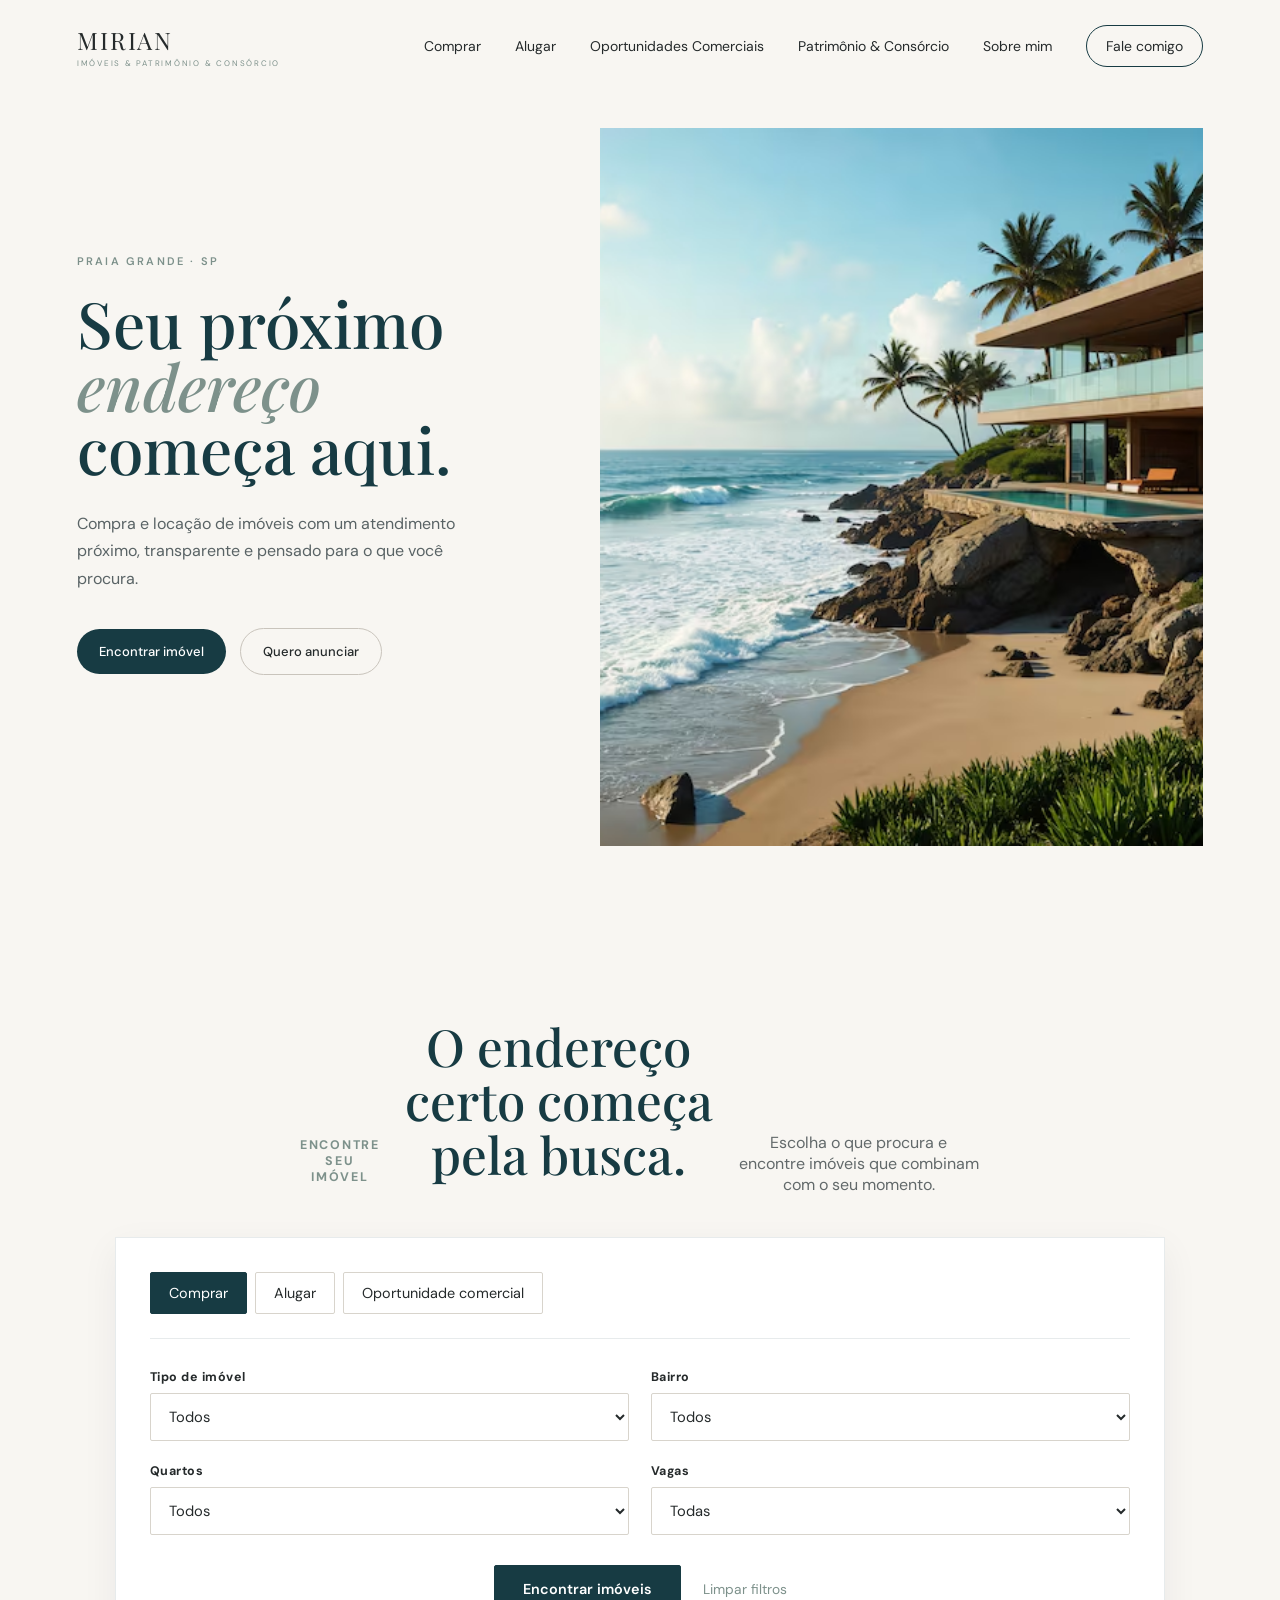
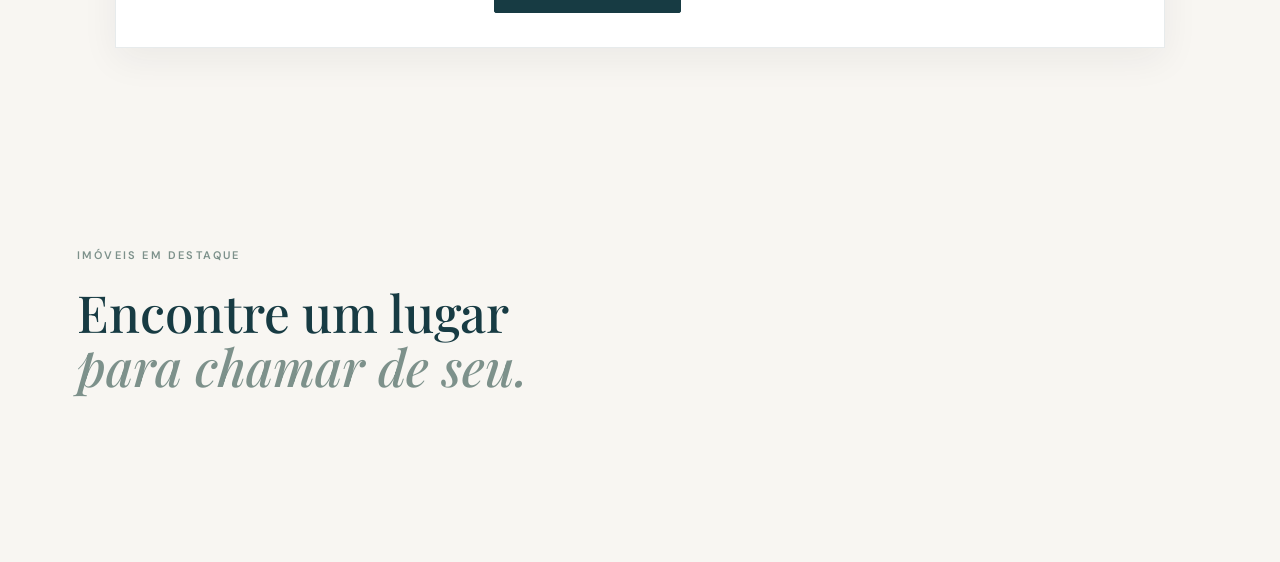
==== pages/index.html @ e546f436 "Update index.html" ====
<!DOCTYPE html>
<html lang="pt-BR">

    <head>
        <meta charset="UTF-8">
        <meta name="viewport" content="width=device-width, initial-scale=1.0">

        <title>Mirian de Oliveira | Imóveis & Patrimônio & Consórcio</title>

        <link rel="preconnect" href="https://fonts.googleapis.com">
        <link rel="preconnect" href="https://fonts.gstatic.com" crossorigin>

        <link href="https://fonts.googleapis.com/css2?family=DM+Sans:wght@400;500;600&family=Playfair+Display:wght@500;600&display=swap" rel="stylesheet">
        <link rel="stylesheet" href="../css/style.css">
    </head>

    <body>
        <!-- ========================= HEADER ========================== -->
        <header class="header">
            <a href="#" class="brand">
                <span class="brand-name">
                    MIRIAN
                </span>

                <span class="brand-subtitle">
                    IMÓVEIS & PATRIMÔNIO & CONSÓRCIO
                </span>
            </a>

            <nav class="navigation">
                <a href="comprar.html">
                    Comprar
                </a>

                <a href="alugar">
                    Alugar
                </a>

                <a href="oportunidades.html">
                    Oportunidades Comerciais
                </a>

                <a href="consorcio.html">
                    Patrimônio & Consórcio
                </a>

                <a href="sobre.html">
                    Sobre mim
                </a>

                <a
                    href="https://wa.me/5513997359900"
                    class="contact-link"
                    target="_blank"
                >
                    Fale comigo
                </a>
            </nav>

            <button class="menu-button" id="menuButton" aria-label="Abrir menu">
                ☰
            </button>

        </header>

        <!-- ========================= MENU MOBILE ========================== -->

        <div class="mobile-menu" id="mobileMenu">

            <a href="comprar.html">
                Comprar
            </a>

            <a href="alugar.html">
                Alugar
            </a>

            <a href="oportunidades.html">
                Oportunidades Comerciais
            </a>

            <a href="consorcio.html">
                Patrimônio & Consórcio
            </a>

            <a href="sobre.html">
                Sobre mim
            </a>

            <a
                href="https://wa.me/5513997359900"
                target="_blank"
                class="mobile-contact"
            >
                Fale comigo
            </a>
        </div>

        <main>

            <!-- ========================= HERO ========================== -->

            <section class="hero">
                <div class="hero-content">
                    <p class="eyebrow">
                        PRAIA GRANDE · SP
                    </p>

                    <h1>
                        Seu próximo<br>
                        <em>endereço</em><br>
                        começa aqui.
                    </h1>

                    <p class="hero-description">
                        Compra e locação de imóveis com um atendimento
                        próximo, transparente e pensado para o que você procura.
                    </p>

                    <div class="hero-actions">

                        <a
                            href="#busca-imovel"
                            class="button button-primary"
                        >
                            Encontrar imóvel
                        </a>

                        <a
                            href="https://wa.me/5513997359900"
                            class="button button-secondary"
                            target="_blank"
                        >
                            Quero anunciar
                        </a>

                    </div>
                </div>

                <div class="hero-image">
                    <img
                        src="../assets/images/imovel-hero.jpg"
                        alt="Imóvel em destaque"
                    >
                </div>
            </section>

            <section class="property-search" id="busca-imovel">
                <div class="section-heading">
                    <p class="section-eyebrow">Encontre seu imóvel</p>
                    <h2>O endereço certo começa pela busca.</h2>
                    <p>
                        Escolha o que procura e encontre imóveis que combinam com o seu momento.
                    </p>
                </div>
            
                <div class="search-box">
            
                    <div class="search-business">
                        <button type="button" class="search-business-option active" data-negocio="Venda">
                            Comprar
                        </button>
            
                        <button type="button" class="search-business-option" data-negocio="Locação">
                            Alugar
                        </button>
            
                        <button type="button" class="search-business-option" data-negocio="Oportunidade Comercial">
                            Oportunidade comercial
                        </button>
                    </div>
            
                    <div class="search-fields">
            
                        <div class="search-field">
                            <label for="filtroTipo">Tipo de imóvel</label>
                            <select id="filtroTipo">
                                <option value="">Todos</option>
                            </select>
                        </div>
            
                        <div class="search-field">
                            <label for="filtroBairro">Bairro</label>
                            <select id="filtroBairro">
                                <option value="">Todos</option>
                            </select>
                        </div>
            
                        <div class="search-field" id="campoQuartos">
                            <label for="filtroQuartos">Quartos</label>
                            <select id="filtroQuartos">
                                <option value="">Todos</option>
                                <option value="1">1 quarto</option>
                                <option value="2">2 quartos</option>
                                <option value="3">3 quartos</option>
                                <option value="4">4 quartos</option>
                                <option value="5">5+ quartos</option>
                            </select>
                        </div>
            
                        <div class="search-field" id="campoArea">
                            <label for="filtroArea">Área mínima</label>
                            <select id="filtroArea">
                                <option value="">Qualquer área</option>
                                <option value="50">50 m²</option>
                                <option value="80">80 m²</option>
                                <option value="100">100 m²</option>
                                <option value="150">150 m²</option>
                                <option value="200">200 m²</option>
                            </select>
                        </div>
            
                        <div class="search-field" id="campoVagas">
                            <label for="filtroVagas">Vagas</label>
                            <select id="filtroVagas">
                                <option value="">Todas</option>
                                <option value="1">1+ vaga</option>
                                <option value="2">2+ vagas</option>
                                <option value="3">3+ vagas</option>
                            </select>
                        </div>
            
                    </div>
            
                    <div class="search-actions">
                        <button type="button" class="search-button" id="buscarImoveis">
                            Encontrar imóveis
                        </button>
            
                        <button type="button" class="search-clear" id="limparBusca">
                            Limpar filtros
                        </button>
                    </div>
            
                </div>
            
                <div class="search-results" id="searchResults" hidden>
                    <div class="search-results-heading">
                        <h3 id="searchResultsTitle">Imóveis encontrados</h3>
                    </div>
            
                    <div class="property-grid" id="searchPropertyGrid"></div>
                </div>
            </section>

            <!-- ========================= IMÓVEIS EM DESTAQUE ========================== -->

            <section
                class="featured-properties"
                id="imoveis"
            >

                <div class="section-heading">

                    <div>
                        <p class="eyebrow">
                            IMÓVEIS EM DESTAQUE
                        </p>

                        <h2>
                            Encontre um lugar<br>
                            <em>
                                para chamar de seu.
                            </em>
                        </h2>
                    </div>
                </div>

                <!-- Os imóveis serão criados automaticamente a partir dos dados da planilha. -->

                <div
                    class="property-grid"
                    id="propertyGrid"
                >
                </div>
            </section>
        </main>

        <!-- ========================= MENU MOBILE ========================== -->

        <script src="../js/script.js"></script>
    </body>
</html>
---- css/style.css ----
:root {
    --petrol: #173B43;
    --sand: #E8DFD2;
    --cream: #F8F6F2;
    --sage: #7D918B;
    --charcoal: #252A2B;
    --white: #FFFFFF;
}

* {
    margin: 0;
    padding: 0;
    box-sizing: border-box;
}

body {
    background: var(--cream);
    color: var(--charcoal);
    font-family: "DM Sans", sans-serif;
}

a {
    color: inherit;
    text-decoration: none;
}


/* ========================= HEADER ========================= */

.header {
    height: 92px;
    padding: 0 6vw;

    display: flex;
    align-items: center;
    justify-content: space-between;

    background: var(--cream);
}

.brand {
    display: flex;
    flex-direction: column;
    gap: 2px;
}

.brand-name {
    font-family: "Playfair Display", serif;
    font-size: 24px;
    letter-spacing: 0.08em;
}

.brand-subtitle {
    font-size: 8px;
    letter-spacing: 0.22em;
    color: var(--sage);
}

.navigation {
    display: flex;
    align-items: center;
    gap: 34px;

    font-size: 14px;
}

.navigation a {
    transition: opacity 0.2s ease;
}

.navigation a:hover {
    opacity: 0.55;
}

.contact-link {
    padding: 11px 19px;
    border: 1px solid var(--petrol);
    border-radius: 30px;
}

.menu-button {
    display: none;
    border: 0;
    background: none;
    font-size: 24px;
}


/* ========================= HERO ========================= */

.hero {
    min-height: calc(100vh - 92px);

    display: grid;
    grid-template-columns: 0.85fr 1.15fr;

    padding: 4vh 6vw 6vh;
    gap: 6vw;
}

.hero-content {
    display: flex;
    flex-direction: column;
    justify-content: center;

    padding-bottom: 5vh;
}

.eyebrow {
    margin-bottom: 24px;

    font-size: 11px;
    font-weight: 600;
    letter-spacing: 0.2em;

    color: var(--sage);
}

h1 {
    font-family: "Playfair Display", serif;

    font-size: clamp(48px, 5vw, 76px);
    line-height: 0.98;
    font-weight: 500;

    color: var(--petrol);
}

h1 em {
    font-style: italic;
    color: var(--sage);
}

.hero-description {
    max-width: 430px;

    margin-top: 30px;

    font-size: 16px;
    line-height: 1.7;

    color: #596365;
}

.hero-actions {
    display: flex;
    align-items: center;
    gap: 14px;

    margin-top: 36px;
}

.button {
    padding: 14px 22px;

    border-radius: 30px;

    font-size: 13px;
    font-weight: 500;

    transition: all 0.2s ease;
}

.button-primary {
    background: var(--petrol);
    color: var(--white);
}

.button-primary:hover {
    transform: translateY(-2px);
}

.button-secondary {
    border: 1px solid #C9C4BC;
}

.button-secondary:hover {
    border-color: var(--petrol);
}


/* ========================= IMAGEM ========================= */

.hero-image {
    position: relative;

    min-height: 650px;

    overflow: hidden;
}

.hero-image img {
    width: 100%;
    height: 100%;

    object-fit: cover;

    display: block;
}

.image-caption {
    position: absolute;

    left: 24px;
    right: 24px;
    bottom: 24px;

    padding: 17px 20px;

    display: flex;
    justify-content: space-between;
    align-items: center;

    background: rgba(248, 246, 242, 0.94);

    font-size: 12px;
}

.image-caption span {
    color: #596365;
}

.image-caption strong {
    color: var(--petrol);
    font-weight: 500;
}

/* ========================= IMÓVEIS EM DESTAQUE ========================= */

.featured-properties {
    padding: 110px 6vw 120px;
    background: var(--cream);
}

.section-heading {
    display: flex;
    justify-content: space-between;
    align-items: flex-end;
    margin-bottom: 48px;
}

.section-heading h2 {
    margin-top: 10px;

    font-family: "Playfair Display", serif;
    font-size: clamp(38px, 4vw, 58px);
    line-height: 1.05;
    font-weight: 500;

    color: var(--petrol);
}

.section-heading h2 em {
    font-style: italic;
    color: var(--sage);
}

.view-all {
    padding-bottom: 7px;

    border-bottom: 1px solid var(--petrol);

    font-size: 13px;
    color: var(--petrol);
}

/* GRID */

.property-grid {
    display: grid;
    grid-template-columns: repeat(3, 1fr);
    gap: 24px;
}

/* CARD */

.property-card {
    background: var(--white);

    overflow: hidden;

    transition:
        transform 0.25s ease,
        box-shadow 0.25s ease;
}

.property-card:hover {
    transform: translateY(-4px);

    box-shadow: 0 15px 35px rgba(23, 59, 67, 0.08);
}

/* FOTO */

.property-image {
    position: relative;
    aspect-ratio: 4 / 3;
    overflow: hidden;
}

.property-image img {
    width: 100%;
    height: 100%;
    object-fit: cover;
    display: block;
    transition: transform 0.5s ease;
}

/* Setas do carrossel */
.property-gallery-button {
    position: absolute;
    top: 50%;
    transform: translateY(-50%);
    width: 36px;
    height: 36px;
    border: 0;
    border-radius: 50%;
    background: rgba(255, 255, 255, 0.9);
    color: var(--petrol);
    font-size: 22px;
    line-height: 1;
    cursor: pointer;
    display: flex;
    align-items: center;
    justify-content: center;
    z-index: 3;
    opacity: 0;
    transition: opacity 0.2s ease, background 0.2s ease;
}

.property-image:hover .property-gallery-button {
    opacity: 1;
}

.property-gallery-button:hover {
    background: var(--white);
}

.property-gallery-prev {
    left: 14px;
}

.property-gallery-next {
    right: 14px;
}

/* Indicadores */
.property-gallery-dots {
    position: absolute;
    bottom: 14px;
    left: 50%;
    transform: translateX(-50%);
    display: flex;
    gap: 6px;
    z-index: 3;
}

.property-gallery-dot {
    width: 6px;
    height: 6px;
    border-radius: 50%;
    background: rgba(255, 255, 255, 0.55);
    transition: all 0.2s ease;
}

.property-gallery-dot.active {
    width: 18px;
    border-radius: 10px;
    background: var(--white);
}

.property-card:hover .property-image img {
    transform: scale(1.04);
}

/* TAG */

.property-tag {
    position: absolute;
    top: 16px;
    left: 16px;
    padding: 7px 12px;
    background: var(--petrol);
    color: var(--white);
    font-size: 9px;
    font-weight: 600;
    letter-spacing: 0.15em;
}

.property-tag-rent {
    background: #5F7880;
}

.property-tag-commercial {
    background: #315B67;
}

/* INFORMAÇÕES */

.property-info {
    padding: 23px 24px 24px;
}

.property-type {
    font-size: 9px;
    font-weight: 600;
    letter-spacing: 0.14em;

    color: var(--sage);
}

.property-info h3 {
    margin-top: 9px;

    font-family: "Playfair Display", serif;
    font-size: 24px;
    line-height: 1.15;
    font-weight: 500;

    color: var(--petrol);
}

.property-details {
    margin-top: 12px;

    font-size: 13px;
    color: #687174;
}

.property-footer {
    display: flex;
    justify-content: space-between;
    align-items: center;

    margin-top: 24px;
    padding-top: 17px;

    border-top: 1px solid #E5E1DB;
}

.property-footer strong {
    font-size: 16px;
    font-weight: 600;

    color: var(--petrol);
}

.property-footer a {
    font-size: 11px;
    color: var(--petrol);
}

.mobile-menu {
    display: none;
}

/* =========================================== BUSCA DE IMÓVEIS ================================================= */

.property-search {
    padding: 110px 0 90px;
    background: var(--cream);
}

.property-search .section-heading {
    max-width: 680px;
    margin: 0 auto 42px;
    text-align: center;
}

.property-search .section-eyebrow {
    margin-bottom: 10px;
    color: var(--sage);
    font-size: 0.78rem;
    font-weight: 700;
    letter-spacing: 0.14em;
    text-transform: uppercase;
}

.property-search .section-heading h2 {
    margin-bottom: 14px;
}

.property-search .section-heading p:last-child {
    margin: 0;
    color: #62696A;
}

/* Caixa principal */

.search-box {
    max-width: 1050px;
    margin: 0 auto;
    padding: 34px;
    background: var(--white);
    border: 1px solid rgba(23, 59, 67, 0.10);
    box-shadow: 0 12px 35px rgba(37, 42, 43, 0.06);
}

/* Tipo de negócio */

.search-business {
    display: flex;
    gap: 8px;
    margin-bottom: 30px;
    padding-bottom: 24px;
    border-bottom: 1px solid rgba(23, 59, 67, 0.10);
}

.search-business-option {
    padding: 11px 18px;
    border: 1px solid #D8D4CC;
    border-radius: 2px;
    background: transparent;
    color: var(--charcoal);
    font-family: inherit;
    font-size: 0.9rem;
    cursor: pointer;
    transition:
        background-color 0.2s ease,
        border-color 0.2s ease,
        color 0.2s ease;
}

.search-business-option:hover {
    border-color: var(--petrol);
}

.search-business-option.active {
    border-color: var(--petrol);
    background: var(--petrol);
    color: var(--white);
}

/* Campos */

.search-fields {
    display: grid;
    grid-template-columns: repeat(2, 1fr);
    gap: 22px;
}

.search-field {
    display: flex;
    flex-direction: column;
    gap: 8px;
}

.search-field label {
    color: var(--charcoal);
    font-size: 0.78rem;
    font-weight: 700;
    letter-spacing: 0.04em;
}

.search-field select {
    width: 100%;
    min-height: 48px;
    padding: 0 14px;
    border: 1px solid #D8D4CC;
    border-radius: 2px;
    background-color: var(--white);
    color: var(--charcoal);
    font-family: inherit;
    font-size: 0.92rem;
    cursor: pointer;
    outline: none;
    transition: border-color 0.2s ease;
}

.search-field select:focus {
    border-color: var(--petrol);
}

/* Ações */

.search-actions {
    display: flex;
    align-items: center;
    justify-content: center;
    gap: 22px;
    margin-top: 30px;
}

.search-button {
    min-height: 48px;
    padding: 0 28px;
    border: 1px solid var(--petrol);
    border-radius: 2px;
    background: var(--petrol);
    color: var(--white);
    font-family: inherit;
    font-size: 0.9rem;
    font-weight: 600;
    cursor: pointer;
    transition:
        background-color 0.2s ease,
        transform 0.2s ease;
}

.search-button:hover {
    transform: translateY(-1px);
}

.search-clear {
    border: 0;
    background: transparent;
    color: var(--sage);
    font-family: inherit;
    font-size: 0.86rem;
    cursor: pointer;
}

.search-clear:hover {
    color: var(--petrol);
}


/* Resultados */

.search-results {
    max-width: 1200px;
    margin: 70px auto 0;
}

.search-results-heading {
    margin-bottom: 28px;
}

.search-results-heading h3 {
    margin: 0;
    color: var(--petrol);
    font-family: "Playfair Display", serif;
    font-size: 1.8rem;
    font-weight: 500;
}


/* =============================================== RESPONSIVO ================================================ */

@media (max-width: 800px) {

    .property-search {
        padding: 80px 20px 70px;
    }

    .property-search .section-heading {
        margin-bottom: 30px;
    }

    .search-box {
        padding: 24px 20px;
    }

    .search-business {
        flex-direction: column;
    }

    .search-business-option {
        width: 100%;
        text-align: center;
    }

    .search-fields {
        grid-template-columns: 1fr;
        gap: 18px;
    }

    .search-actions {
        flex-direction: column;
        gap: 16px;
    }

    .search-button {
        width: 100%;
    }

    .search-clear {
        padding: 4px 0;
    }

    .search-results {
        margin-top: 50px;
    }
}

/* ========================= MOBILE ========================= */

@media (max-width: 800px) {

    .header {
        height: 76px;
        padding: 0 6vw;
    }

    .navigation {
        display: none;
    }

    .menu-button {
        display: block;
    }

    .hero {
        display: flex;
        flex-direction: column;

        padding: 7vh 6vw 6vh;

        gap: 42px;
    }

    .hero-content {
        padding: 0;
    }

    h1 {
        font-size: clamp(48px, 14vw, 68px);
    }

    .hero-description {
        font-size: 15px;
    }

    .hero-actions {
        flex-direction: column;
        align-items: stretch;
    }

    .button {
        text-align: center;
    }

    .hero-image {
        min-height: 480px;
    }

    .image-caption {
        flex-direction: column;
        align-items: flex-start;
        gap: 5px;
    }

        .featured-properties {
        padding: 80px 6vw;
    }

    .section-heading {
        display: block;
        margin-bottom: 35px;
    }

    .section-heading h2 {
        font-size: 42px;
    }

    .view-all {
        display: inline-block;
        margin-top: 25px;
    }

    .property-grid {
        grid-template-columns: 1fr;
        gap: 28px;
    }

        .mobile-menu {
        position: absolute;
        top: 76px;
        left: 0;
        right: 0;

        display: none;
        flex-direction: column;

        padding: 25px 6vw 30px;

        background: var(--cream);

        border-top: 1px solid #E5E1DB;

        z-index: 100;
    }

    .mobile-menu.open {
        display: flex;
    }

    .mobile-menu a {
        padding: 15px 0;

        border-bottom: 1px solid #E5E1DB;

        font-size: 15px;
        color: var(--petrol);
    }

    .mobile-menu .mobile-contact {
        margin-top: 15px;
        padding: 13px 20px;

        border: 0;
        border-radius: 30px;

        background: var(--petrol);
        color: var(--white);

        text-align: center;
    }
}
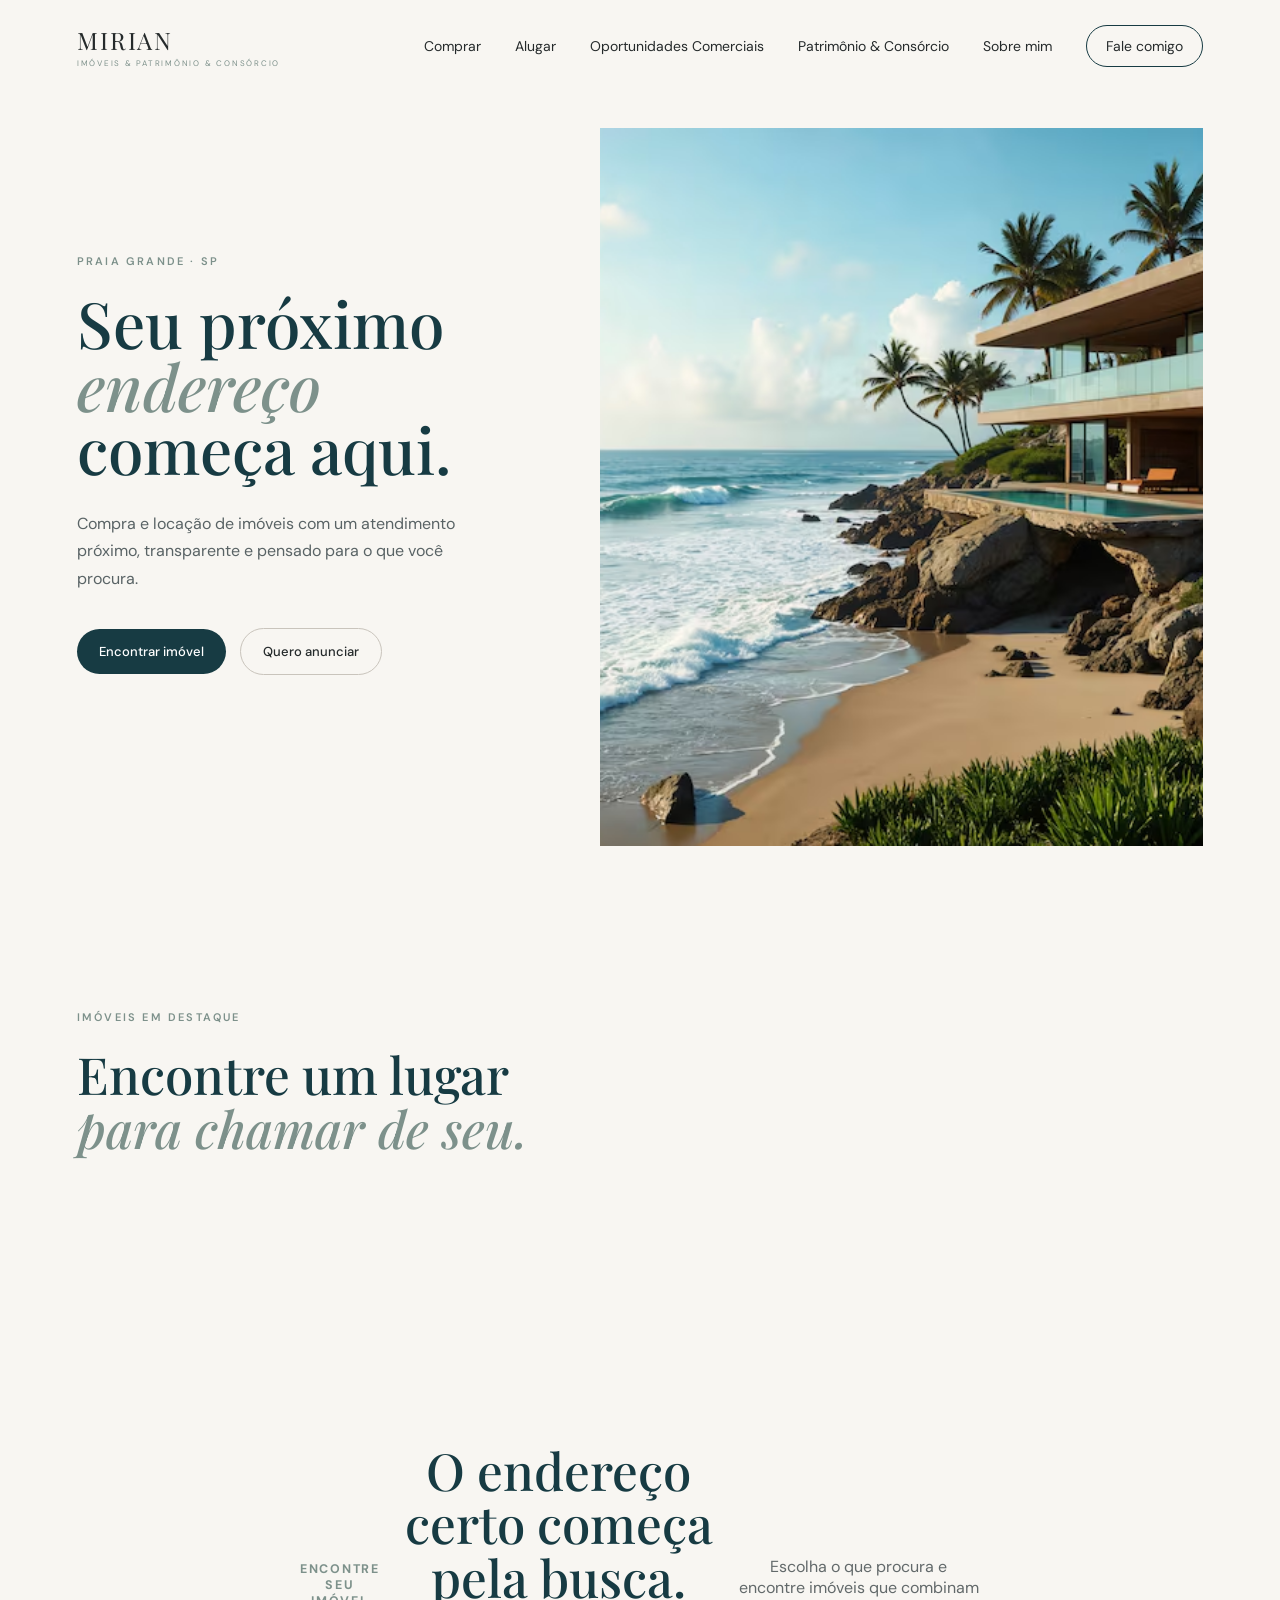
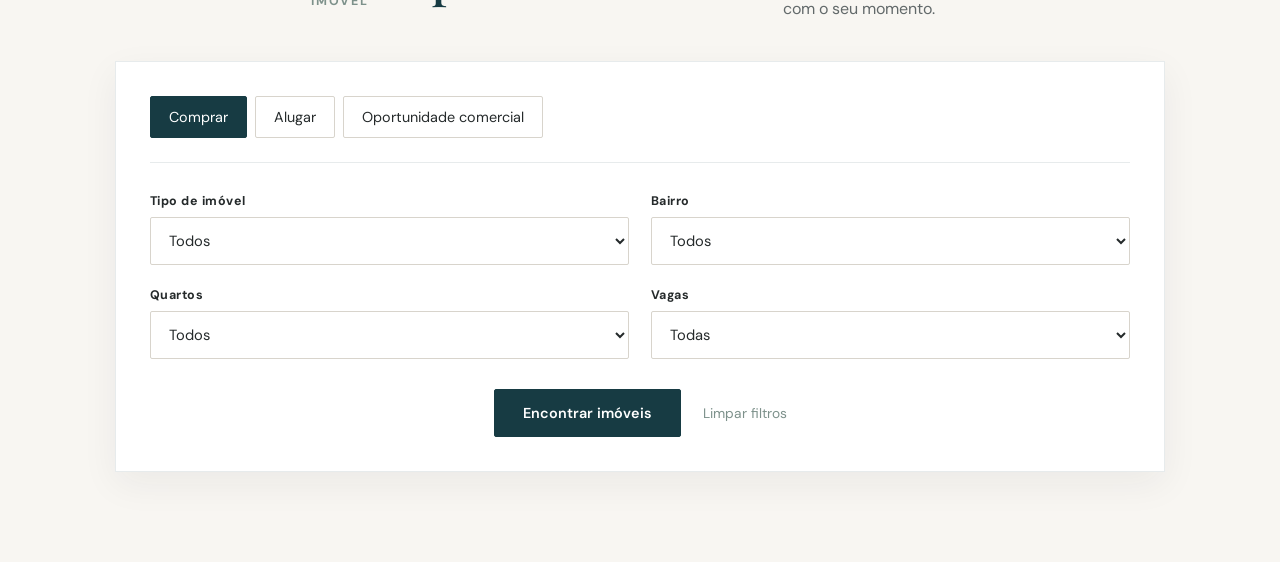
==== commit 2935a2cf: "Update index.html" ====
--- a/pages/index.html
+++ b/pages/index.html
@@ -145,6 +145,42 @@
                 </div>
             </section>
 
+            <!-- ========================= IMÓVEIS EM DESTAQUE ========================== -->
+
+            <section
+                class="featured-properties"
+                id="imoveis"
+            >
+
+                <div class="section-heading">
+
+                    <div>
+                        <p class="eyebrow">
+                            IMÓVEIS EM DESTAQUE
+                        </p>
+
+                        <h2>
+                            Encontre um lugar<br>
+                            <em>
+                                para chamar de seu.
+                            </em>
+                        </h2>
+                    </div>
+                </div>
+
+                <!-- Os imóveis serão criados automaticamente a partir dos dados da planilha. -->
+
+                <div
+                    class="property-grid"
+                    id="propertyGrid"
+                >
+                </div>
+            </section>
+        </main>
+
+        <!-- ========================= MENU MOBILE ========================== -->
+
+        <!-- ========================= BUSCA DE IMÓVEIS ========================== -->
             <section class="property-search" id="busca-imovel">
                 <div class="section-heading">
                     <p class="section-eyebrow">Encontre seu imóvel</p>
@@ -243,41 +279,6 @@
                 </div>
             </section>
 
-            <!-- ========================= IMÓVEIS EM DESTAQUE ========================== -->
-
-            <section
-                class="featured-properties"
-                id="imoveis"
-            >
-
-                <div class="section-heading">
-
-                    <div>
-                        <p class="eyebrow">
-                            IMÓVEIS EM DESTAQUE
-                        </p>
-
-                        <h2>
-                            Encontre um lugar<br>
-                            <em>
-                                para chamar de seu.
-                            </em>
-                        </h2>
-                    </div>
-                </div>
-
-                <!-- Os imóveis serão criados automaticamente a partir dos dados da planilha. -->
-
-                <div
-                    class="property-grid"
-                    id="propertyGrid"
-                >
-                </div>
-            </section>
-        </main>
-
-        <!-- ========================= MENU MOBILE ========================== -->
-
         <script src="../js/script.js"></script>
     </body>
 </html>
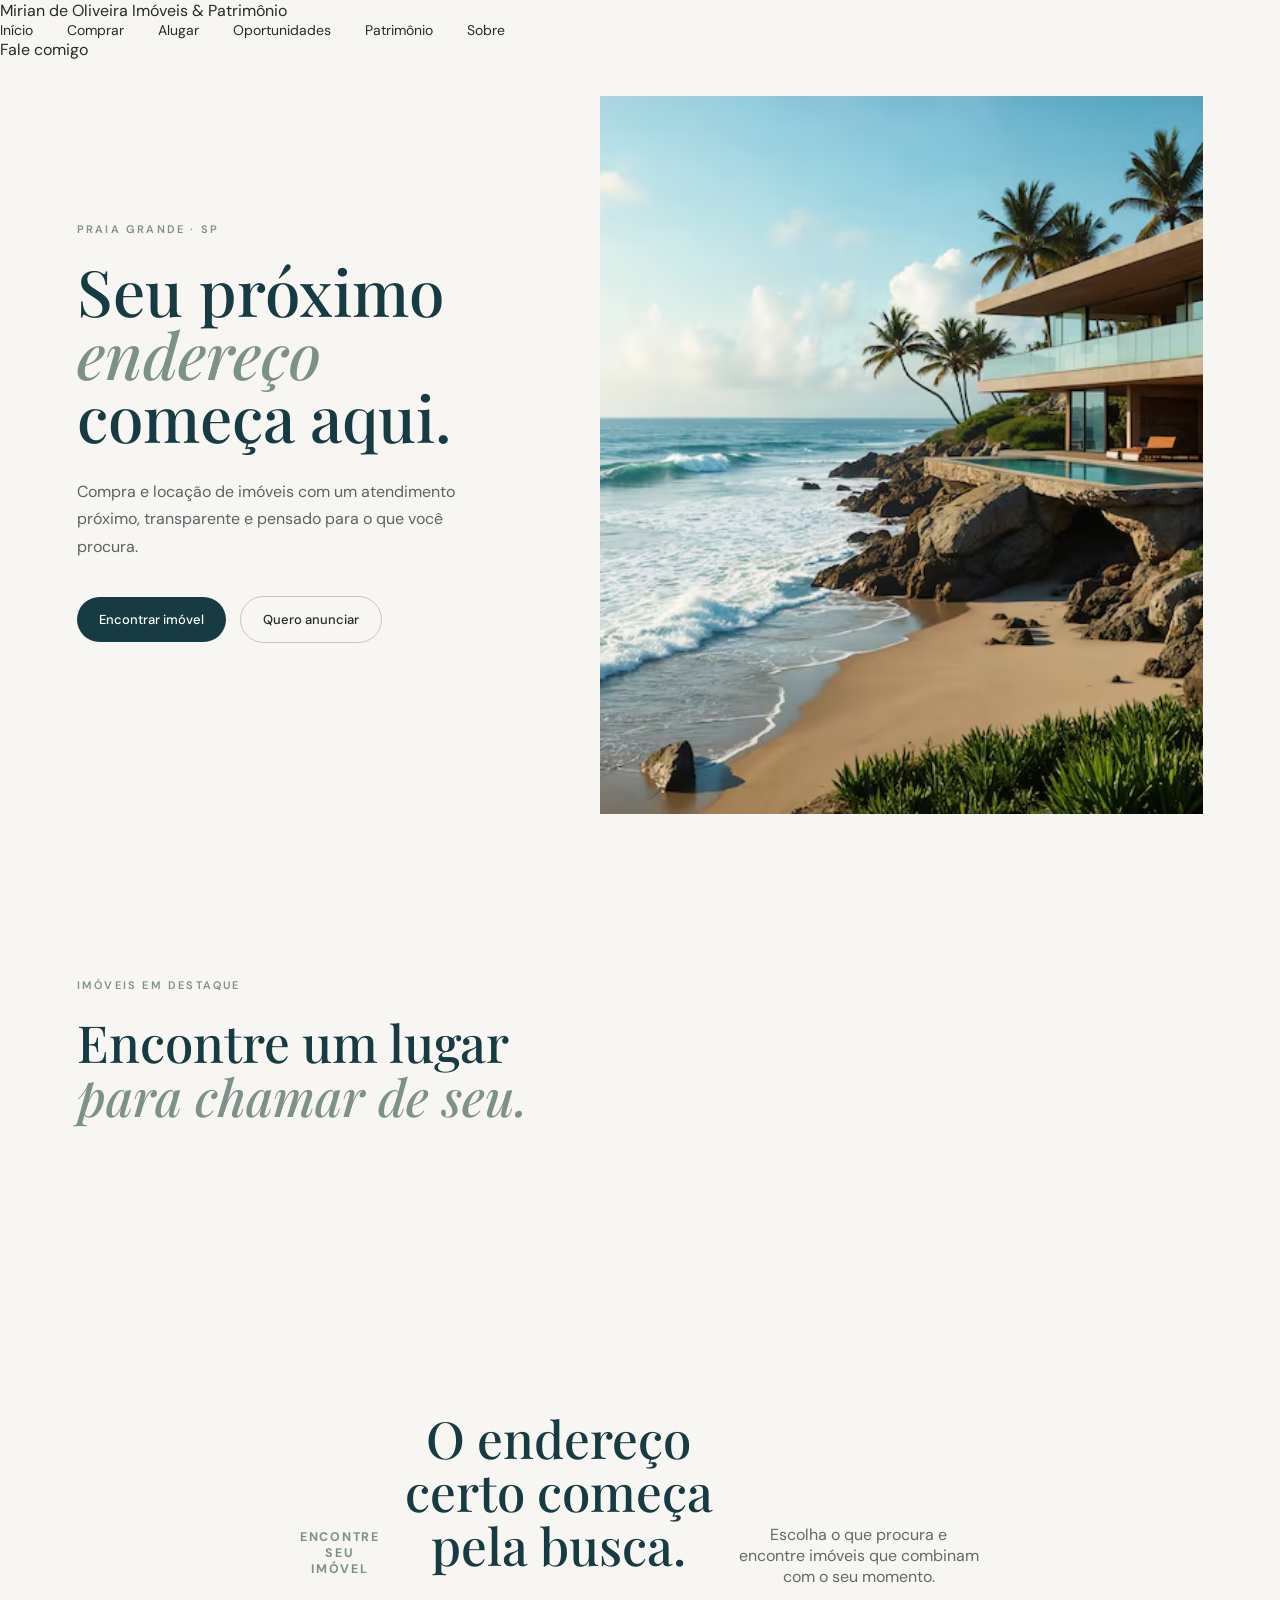
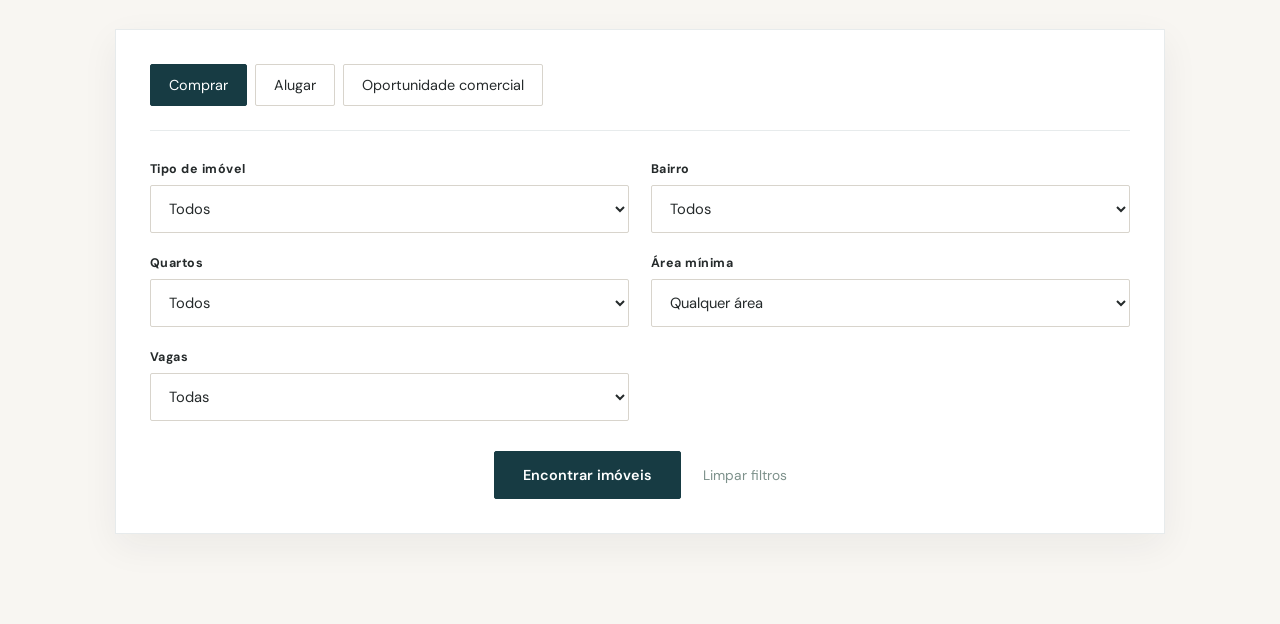
==== commit c4106d34: "Update index.html" ====
--- a/pages/index.html
+++ b/pages/index.html
@@ -16,55 +16,10 @@
 
     <body>
         <!-- ========================= HEADER ========================== -->
-        <header class="header">
-            <a href="#" class="brand">
-                <span class="brand-name">
-                    MIRIAN
-                </span>
-
-                <span class="brand-subtitle">
-                    IMÓVEIS & PATRIMÔNIO & CONSÓRCIO
-                </span>
-            </a>
-
-            <nav class="navigation">
-                <a href="comprar.html">
-                    Comprar
-                </a>
-
-                <a href="alugar">
-                    Alugar
-                </a>
-
-                <a href="oportunidades.html">
-                    Oportunidades Comerciais
-                </a>
-
-                <a href="consorcio.html">
-                    Patrimônio & Consórcio
-                </a>
-
-                <a href="sobre.html">
-                    Sobre mim
-                </a>
-
-                <a
-                    href="https://wa.me/5513997359900"
-                    class="contact-link"
-                    target="_blank"
-                >
-                    Fale comigo
-                </a>
-            </nav>
-
-            <button class="menu-button" id="menuButton" aria-label="Abrir menu">
-                ☰
-            </button>
-
-        </header>
+        <div id="site-header"></div>
 
         <!-- ========================= MENU MOBILE ========================== -->
-
+<!--
         <div class="mobile-menu" id="mobileMenu">
 
             <a href="comprar.html">
@@ -79,7 +34,7 @@
                 Oportunidades Comerciais
             </a>
 
-            <a href="consorcio.html">
+            <a href="patrimonio.html">
                 Patrimônio & Consórcio
             </a>
 
@@ -97,7 +52,7 @@
         </div>
 
         <main>
-
+-->
             <!-- ========================= HERO ========================== -->
 
             <section class="hero">
@@ -279,6 +234,7 @@
                 </div>
             </section>
 
+        <script src="../js/header.js"></script>
         <script src="../js/script.js"></script>
     </body>
 </html>
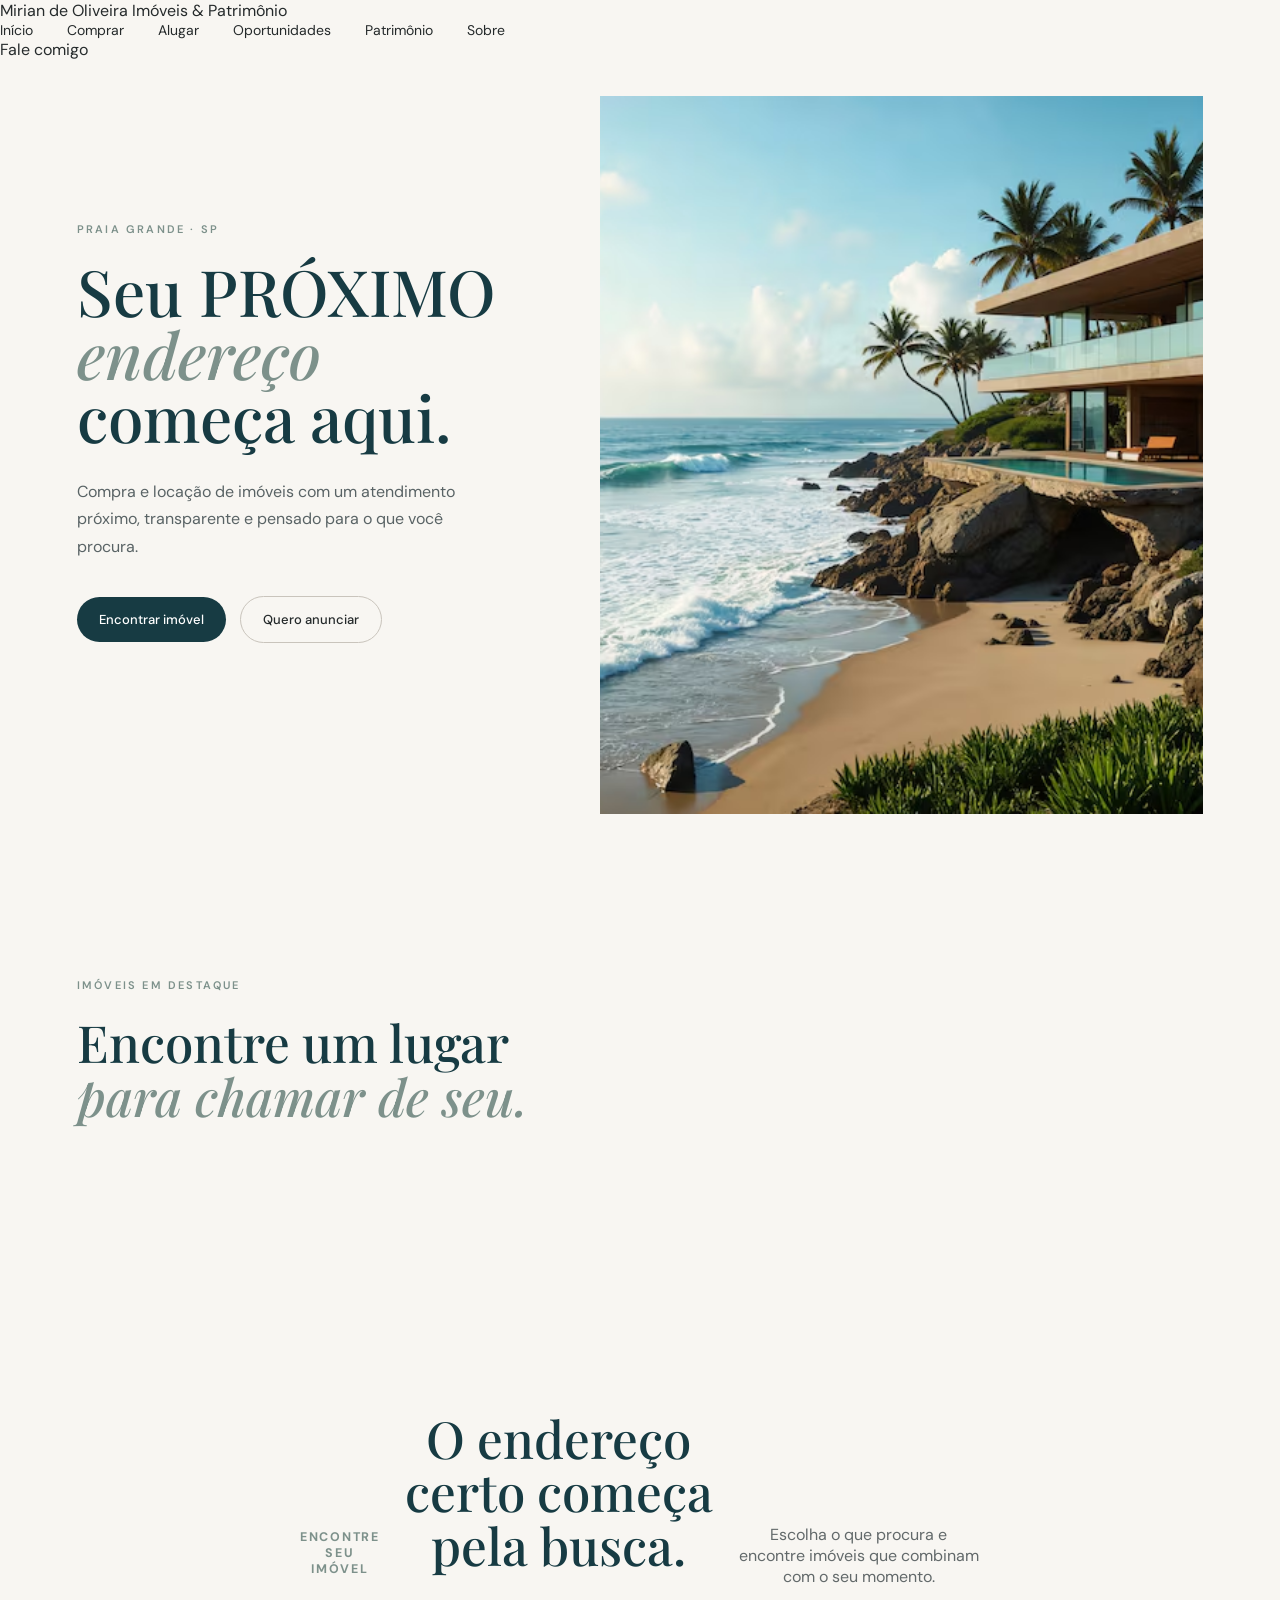
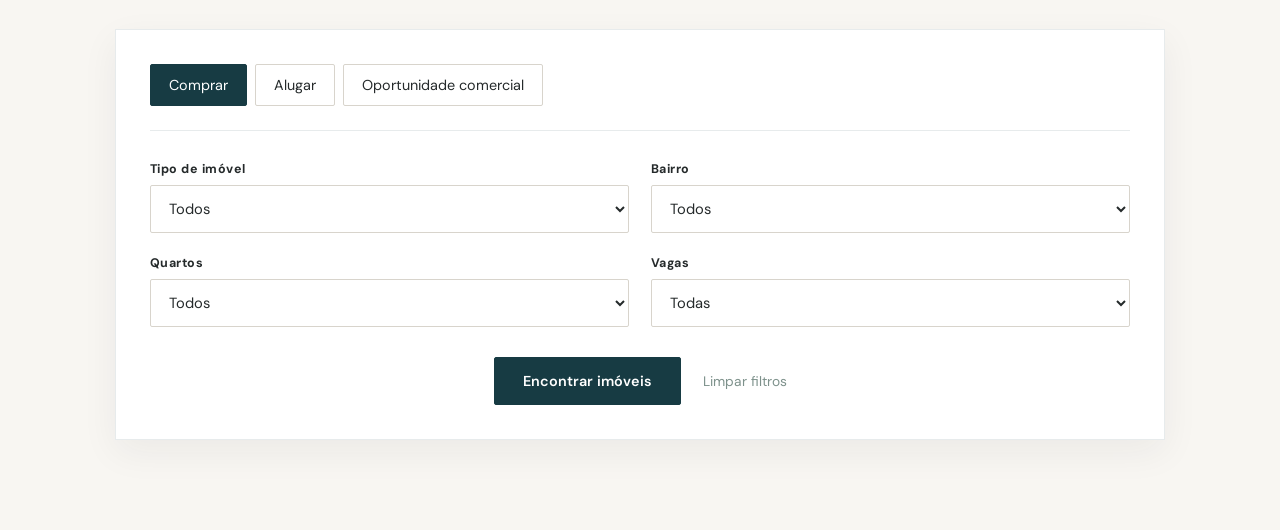
==== commit 798fe78f: "Update index.html" ====
--- a/pages/index.html
+++ b/pages/index.html
@@ -62,7 +62,7 @@
                     </p>
 
                     <h1>
-                        Seu próximo<br>
+                        Seu PRÓXIMO<br>
                         <em>endereço</em><br>
                         começa aqui.
                     </h1>
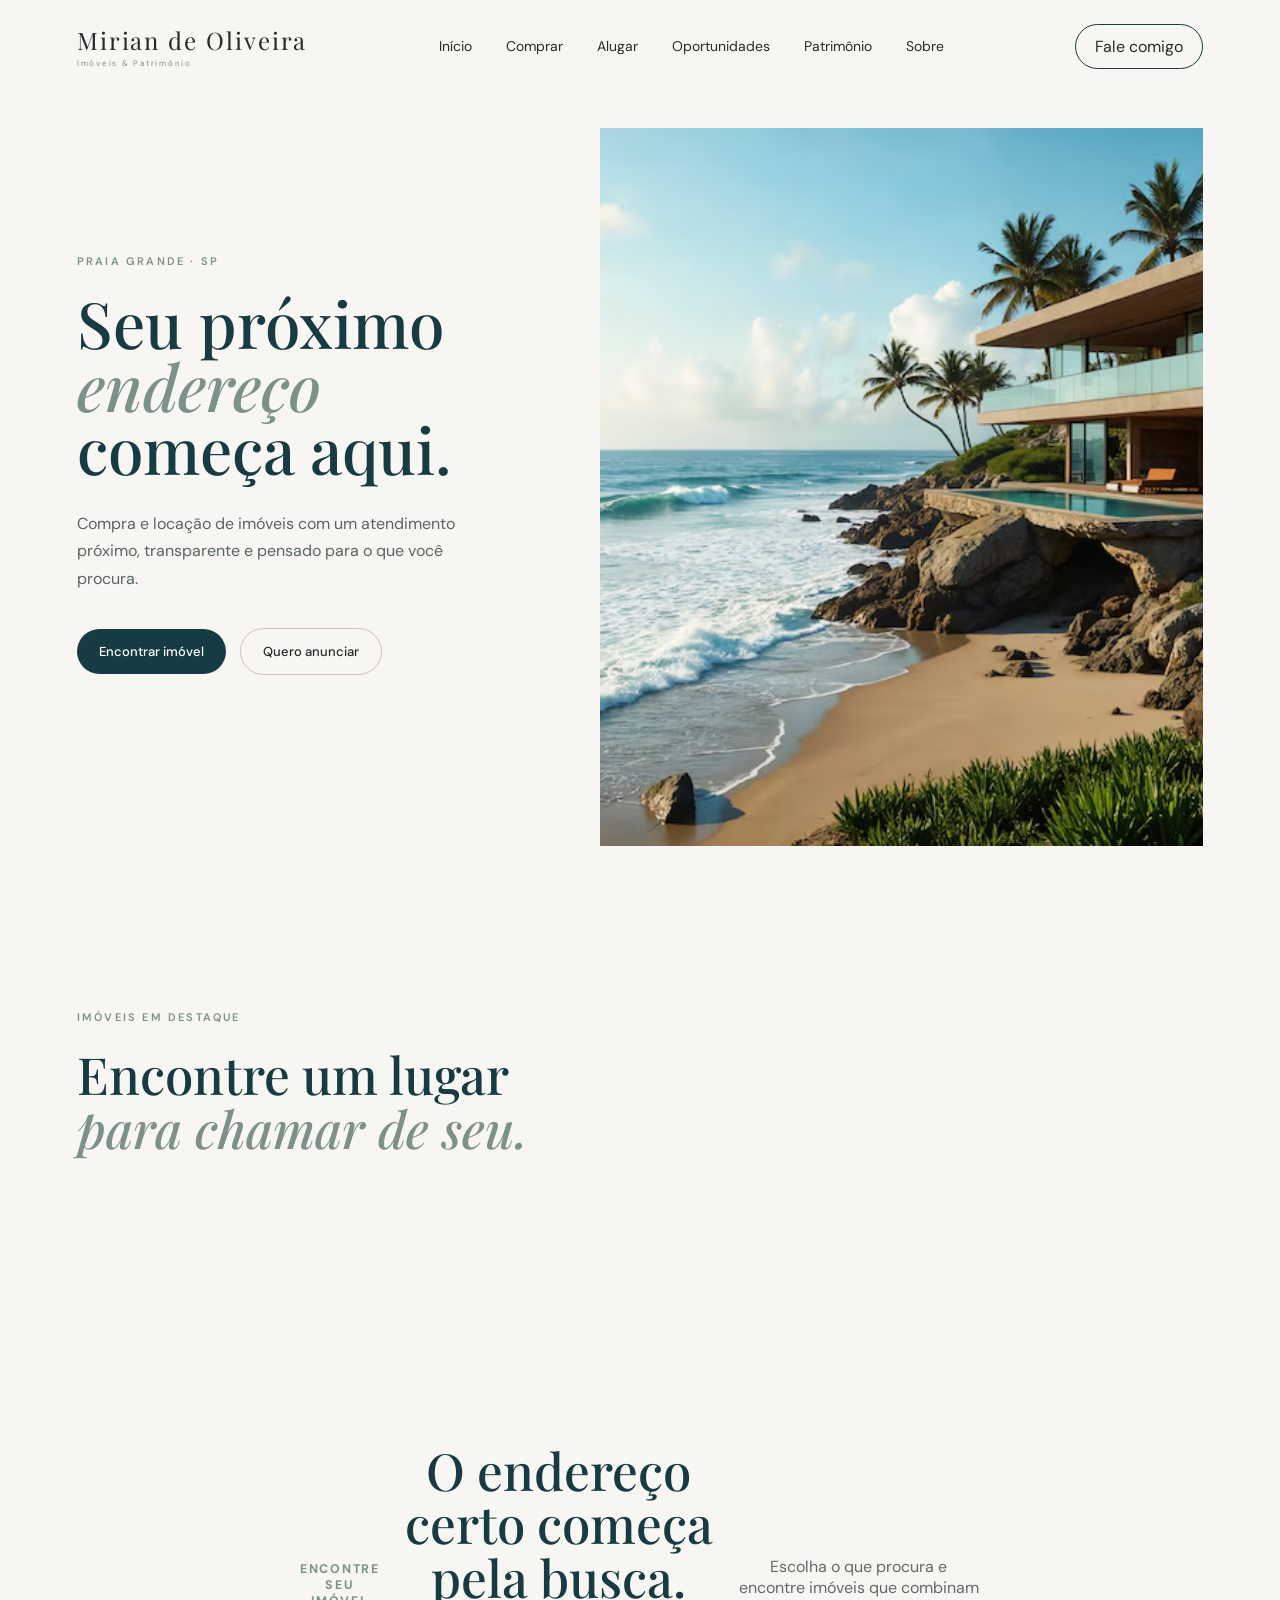
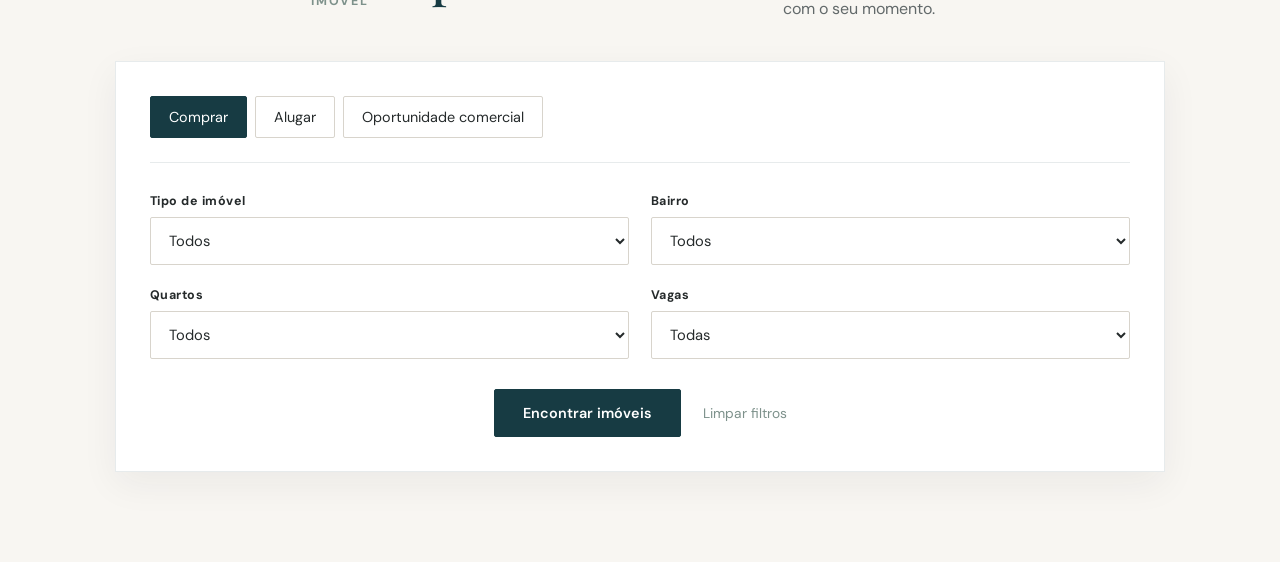
==== commit e32e0ee9: "Update index.html" ====
--- a/pages/index.html
+++ b/pages/index.html
@@ -62,7 +62,7 @@
                     </p>
 
                     <h1>
-                        Seu PRÓXIMO<br>
+                        Seu próximo<br>
                         <em>endereço</em><br>
                         começa aqui.
                     </h1>
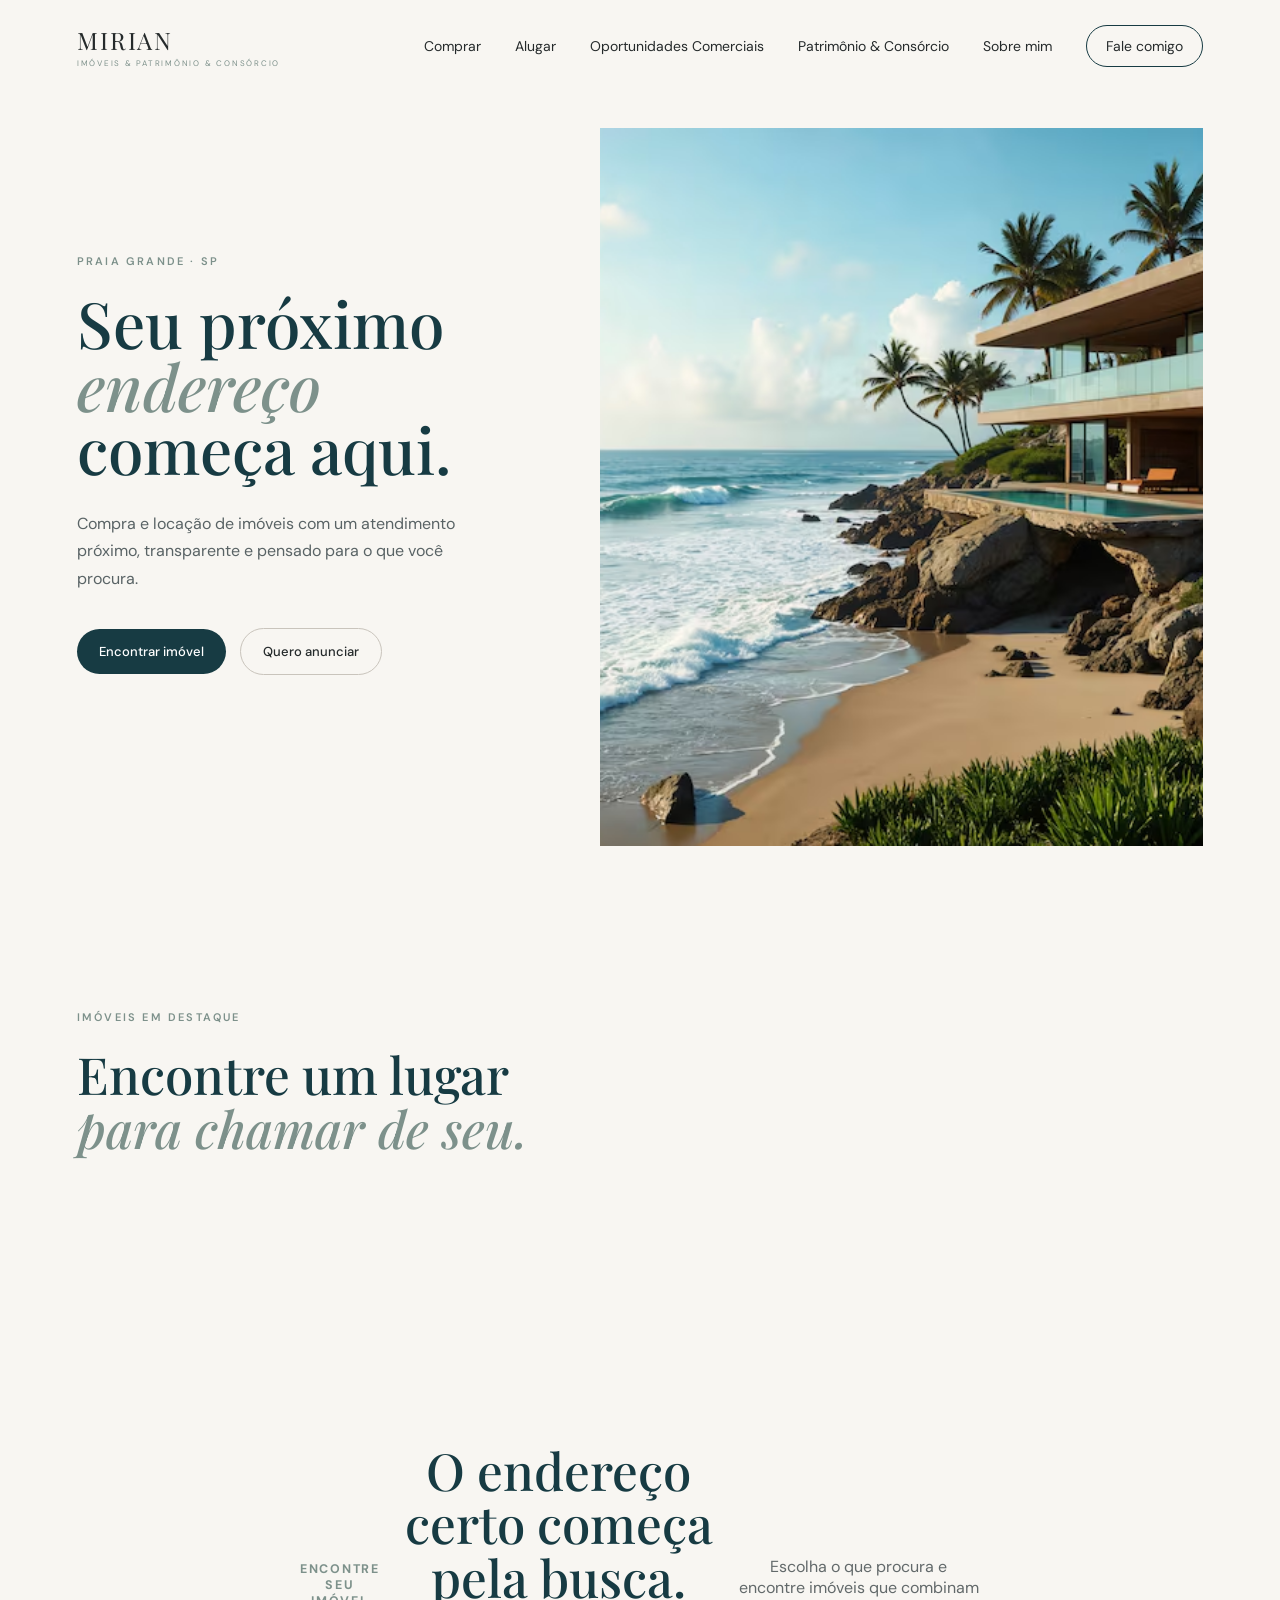
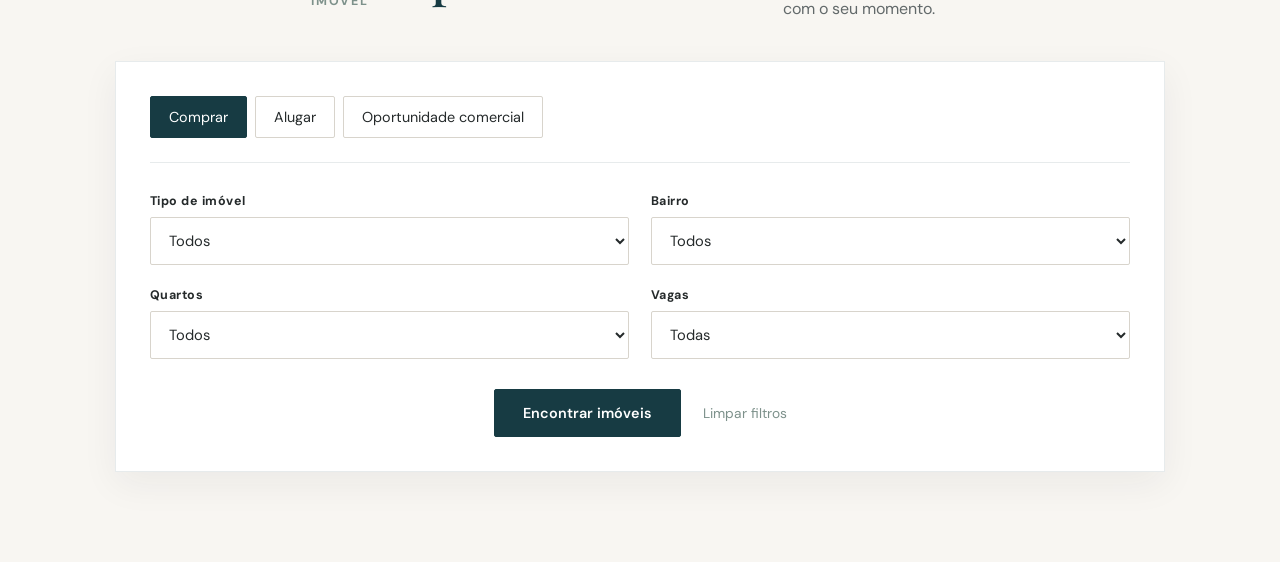
==== commit f3d36387: "Update index.html" ====
--- a/pages/index.html
+++ b/pages/index.html
@@ -18,42 +18,7 @@
         <!-- ========================= HEADER ========================== -->
         <div id="site-header"></div>
 
-        <!-- ========================= MENU MOBILE ========================== -->
-<!--
-        <div class="mobile-menu" id="mobileMenu">
-
-            <a href="comprar.html">
-                Comprar
-            </a>
-
-            <a href="alugar.html">
-                Alugar
-            </a>
-
-            <a href="oportunidades.html">
-                Oportunidades Comerciais
-            </a>
-
-            <a href="patrimonio.html">
-                Patrimônio & Consórcio
-            </a>
-
-            <a href="sobre.html">
-                Sobre mim
-            </a>
-
-            <a
-                href="https://wa.me/5513997359900"
-                target="_blank"
-                class="mobile-contact"
-            >
-                Fale comigo
-            </a>
-        </div>
-
-        <main>
--->
-            <!-- ========================= HERO ========================== -->
+        <!-- =========================== HERO ========================== -->
 
             <section class="hero">
                 <div class="hero-content">
